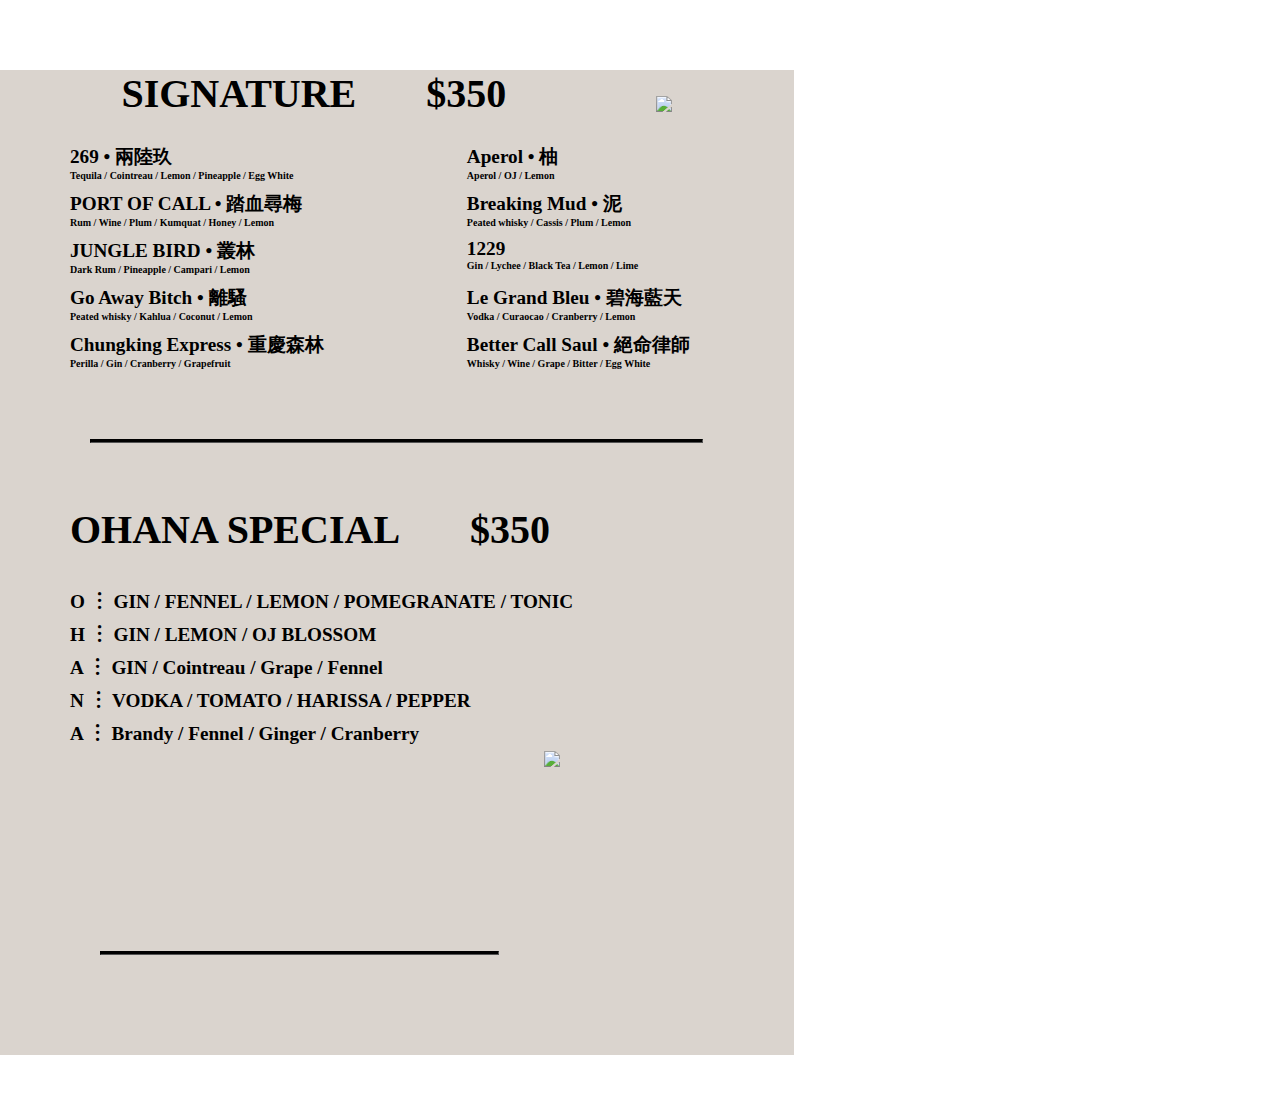
==== vo-drink-menu.html @ 5297803d "Add files via upload" ====
<!DOCTYPE html>
<html lang="en">
  <head>
    <meta charset="utf-8" />
    <meta name="viewport" content="width=device-width, initial-scale=1.0" />
    <title>SIGNATURE</title>
    <link href="vo-style.css" rel="stylesheet"/>
  </head>
  <body>
    <div class="paper">
    <h1>SIGNATURE<span style="margin-left:70px"> $350</span>
        <img src="/Users/vanceweng/Documents/CSS training/螢幕快照 2023-12-19 下午1.48.49.png"></h1>
    <div class="frame">
        <div class="name">269 • 兩陸玖
            <div class="materials">
                Tequila / Cointreau / Lemon / Pineapple / Egg White
            </div>
        </div>
        <div class="name">Aperol • 柚
            <div class="materials">
                Aperol / OJ / Lemon
            </div>
        </div>
    </div>

    <div class="frame">
        <div class="name">PORT OF CALL • 踏血尋梅
            <div class="materials">
                Rum / Wine / Plum / Kumquat / Honey / Lemon
            </div>
        </div>
        <div class="name">Breaking Mud • 泥
            <div class="materials">
                Peated whisky / Cassis / Plum / Lemon
            </div>
        </div>
    </div>

    <div class="frame">
        <div class="name">JUNGLE BIRD • 叢林
            <div class="materials">
                Dark Rum / Pineapple / Campari / Lemon
            </div>
        </div>
        <div class="name">1229
            <div class="materials">
                Gin / Lychee / Black Tea / Lemon / Lime
            </div>
        </div>
    </div>

    <div class="frame">
        <div class="name">Go Away Bitch • 離騷
            <div class="materials">
                Peated whisky / Kahlua / Coconut / Lemon
            </div>
        </div>
        <div class="name">Le Grand Bleu • 碧海藍天
            <div class="materials">
                Vodka / Curaocao / Cranberry / Lemon
            </div>
        </div>
    </div>

    <div class="frame">
        <div class="name">Chungking Express • 重慶森林
            <div class="materials">
                Perilla / Gin / Cranberry / Grapefruit
            </div>
        </div>
        <div class="name">Better Call Saul • 絕命律師
            <div class="materials">
                Whisky / Wine / Grape / Bitter / Egg White
            </div>
        </div>
    </div>
    <hr>
    <div class="frame">
        <h2>OHANA SPECIAL
        </h2>
        <h2>$350
        </h2>
    </div>
    <div class="name">
        O ︙ GIN / FENNEL / LEMON / POMEGRANATE / TONIC
    </div>
    <div class="name">
        H ︙ GIN / LEMON / OJ BLOSSOM
    </div>
    <div class="name">
        A ︙ GIN / Cointreau / Grape / Fennel
    </div>
    <div class="name">
        N ︙ VODKA / TOMATO / HARISSA / PEPPER
    </div>
    <div class="name">
        A ︙ Brandy / Fennel / Ginger / Cranberry
    </div>
    <div class="frame" style="margin-bottom: 50px;">
        <hr class="bottom-line">
        <img src="/Users/vanceweng/Documents/CSS training/螢幕快照 2023-12-20 上午3.03.14.png">
    </div>

  </div>
  </body>
  </html>
---- vo-style.css ----
@page {
    size: A4;
  }
body {
    width: 210mm;
    margin: 0;
  }
.frame {
    display: flex;
}
.name {
    font-size: larger;
    font-weight: bold;
    width:100%;
    margin-left:70px;
    margin-bottom:5px;

}
.materials {
    font-size: 10px;
    width:110%;
    margin-bottom: 5px;
}
h1 {
    font-family: "Apple Chancery", cursive;
    margin-top: 70px;
    display: flex;
    justify-content: center;
    align-items: center;
    font-size: 250%;
}
h1 img {
    margin-left: 150px;
    margin-top: 20px;
}
.paper {
    background-color: rgb(218, 212, 206);
}
hr {
    height:2px;
    color:black;
    background-color: black;
    border-color: black;
    width: 77%;
    margin-top: 60px;
    margin-bottom: 30px;
}
h2 {
    font-family: "Apple Chancery", cursive;
    font-size: 250%;
    margin-left: 70px;
}
.bottom-line {
    margin-top: 200px;
    margin-bottom: 100px;
    margin-left: 100px;
    margin-right: 45px; 
    height: 2px;
    width: 50%;
  }
.bottom-line img {
    margin-bottom: 100px;
}
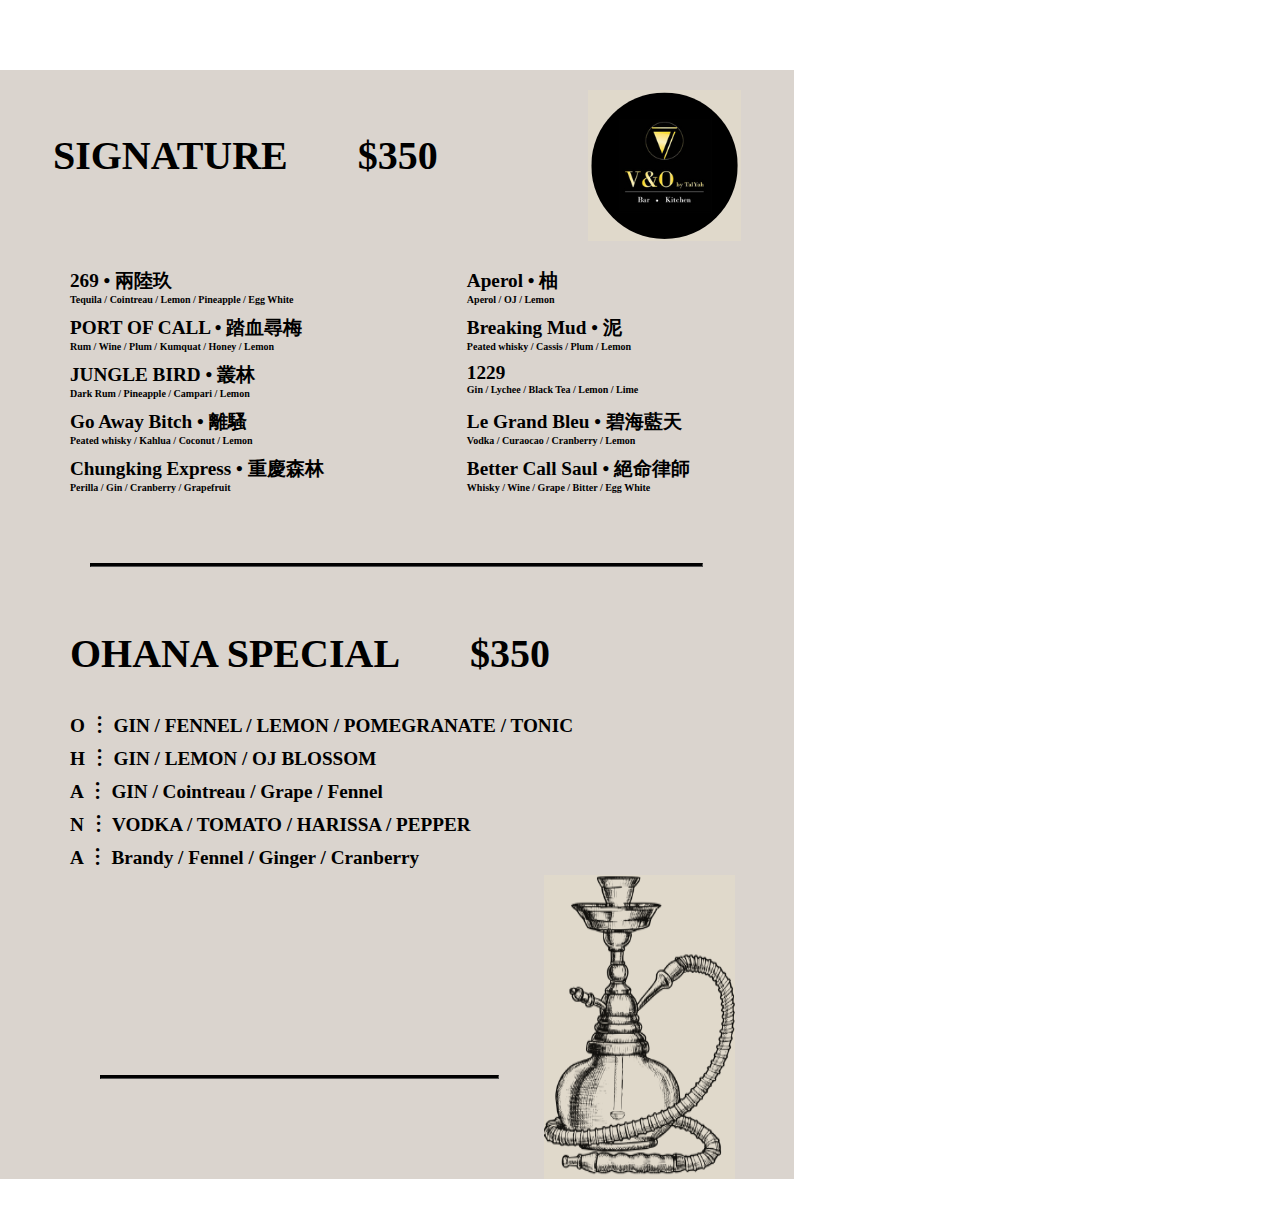
==== commit bbefe026: "Update vo-drink-menu.html" ====
--- a/vo-drink-menu.html
+++ b/vo-drink-menu.html
@@ -9,7 +9,7 @@
   <body>
     <div class="paper">
     <h1>SIGNATURE<span style="margin-left:70px"> $350</span>
-        <img src="/Users/vanceweng/Documents/CSS training/螢幕快照 2023-12-19 下午1.48.49.png"></h1>
+        <img src="螢幕快照 2023-12-19 下午1.48.49.png"></h1>
     <div class="frame">
         <div class="name">269 • 兩陸玖
             <div class="materials">
@@ -98,9 +98,9 @@
     </div>
     <div class="frame" style="margin-bottom: 50px;">
         <hr class="bottom-line">
-        <img src="/Users/vanceweng/Documents/CSS training/螢幕快照 2023-12-20 上午3.03.14.png">
+        <img src="螢幕快照 2023-12-20 上午3.03.14.png">
     </div>
 
   </div>
   </body>
-  </html>+  </html>
